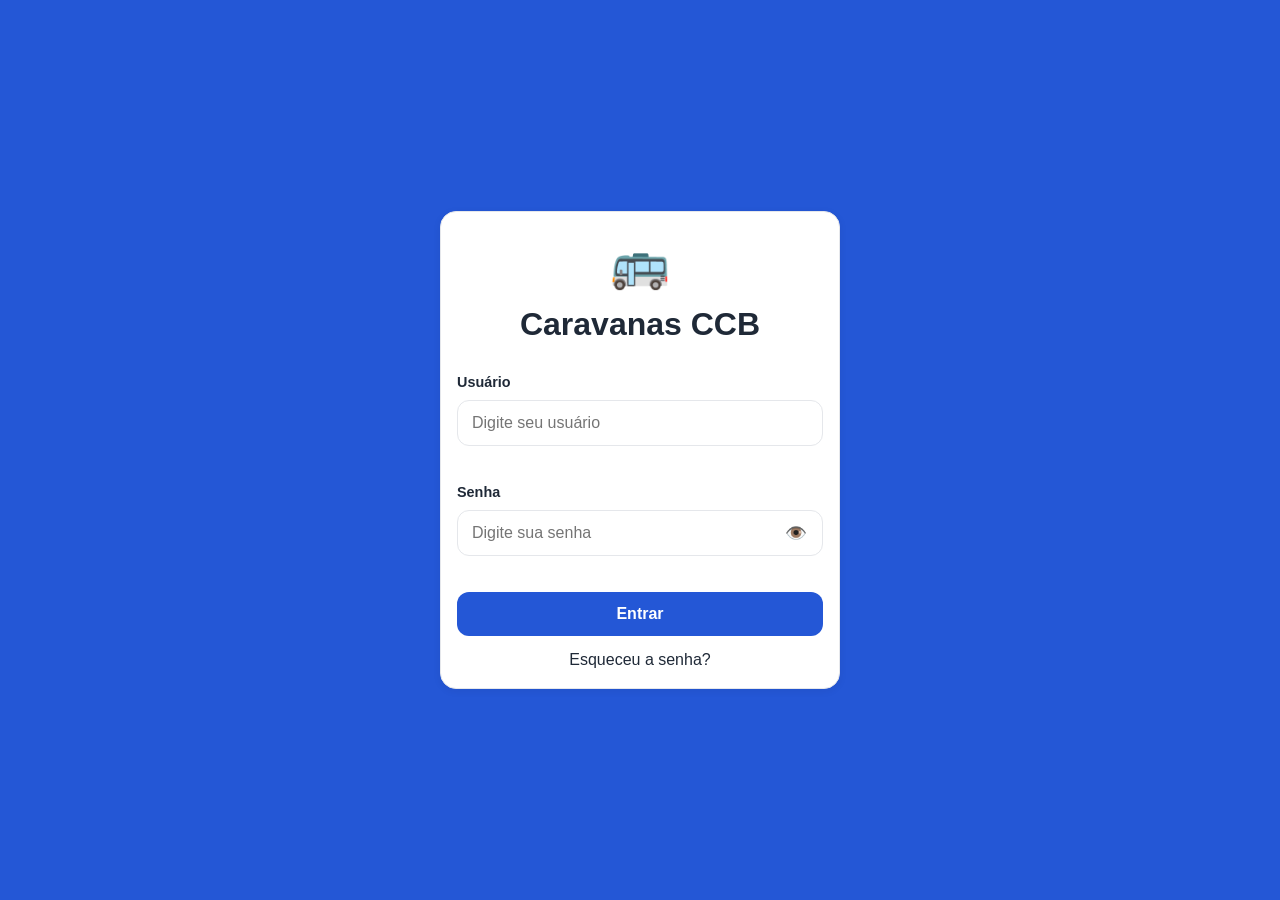
==== index.html @ 1ebe8676 "first commit of the project" ====
<!DOCTYPE html>
<html lang="pt-BR">
<head>
    <meta charset="UTF-8">
    <meta name="viewport" content="width=device-width, initial-scale=1.0">
    <title>Caravanas CCB</title>
    <link rel="stylesheet" href="css/variables.css">
    <link rel="stylesheet" href="css/reset.css">
    <link rel="stylesheet" href="css/global.css">
    <link rel="stylesheet" href="css/components.css">
    <link rel="stylesheet" href="css/responsive.css">
</head>
<body data-public-root="true">
    <main id="app">
        <p class="empty-state">Carregando...</p>
    </main>
    <script>
        (function () {
            try {
                var user = localStorage.getItem('user');
                window.location.replace(user ? 'pages/dashboard.html' : 'pages/login.html');
            } catch (e) {
                window.location.replace('pages/login.html');
            }
        })();
    </script>
</body>
</html>
---- css/variables.css ----
:root {
    --color-primary: #2457d6;
    --color-primary-dark: #1743ad;
    --color-primary-light: #e8eefc;
    --color-success: #1e9b50;
    --color-success-bg: #e6f6ec;
    --color-danger: #e53935;
    --color-danger-bg: #fdecea;
    --color-warning: #f59e0b;
    --color-warning-bg: #fef5e3;
    --color-info: #3b82f6;
    --color-background: #f8f9fc;
    --color-surface: #ffffff;
    --color-text: #1f2937;
    --color-text-secondary: #6b7280;
    --color-border: #e5e7eb;
    --radius-sm: 8px;
    --radius-md: 12px;
    --radius-lg: 16px;
    --spacing-xs: 4px;
    --spacing-sm: 8px;
    --spacing-md: 16px;
    --spacing-lg: 24px;
    --spacing-xl: 32px;
    --shadow-sm: 0 2px 8px rgba(0, 0, 0, 0.06);
    --shadow-md: 0 6px 18px rgba(0, 0, 0, 0.08);
    --max-width: 1200px;
    --bottom-nav-height: 64px;
}
---- css/global.css ----
body {
    font-family: Arial, Helvetica, sans-serif;
    background: var(--color-background);
    color: var(--color-text);
    line-height: 1.5;
}

#app {
    min-height: 100vh;
}

.container {
    width: min(100%, var(--max-width));
    margin: 0 auto;
    padding: var(--spacing-md);
    padding-bottom: calc(var(--bottom-nav-height) + var(--spacing-md));
}

.page-header {
    display: flex;
    align-items: center;
    gap: var(--spacing-md);
    min-height: 56px;
    padding: var(--spacing-sm) var(--spacing-md);
    background: var(--color-surface);
    border-bottom: 1px solid var(--color-border);
    position: sticky;
    top: 0;
    z-index: 10;
}

.page-header-inner {
    width: min(100%, var(--max-width));
    margin: 0 auto;
    display: flex;
    align-items: center;
    gap: var(--spacing-md);
}

.page-title {
    font-size: 1.125rem;
    font-weight: 700;
    flex: 1;
    text-align: center;
}

.page-header .page-title {
    text-align: center;
}

.page-subtitle {
    color: var(--color-text-secondary);
    font-size: 0.9rem;
    margin-bottom: var(--spacing-md);
}

main.page {
    width: min(100%, var(--max-width));
    margin: 0 auto;
    padding: var(--spacing-md);
    padding-bottom: calc(var(--bottom-nav-height) + var(--spacing-lg));
}

button:focus-visible,
input:focus-visible,
select:focus-visible,
a:focus-visible {
    outline: 3px solid rgba(36, 87, 214, 0.25);
    outline-offset: 2px;
}

.info-note {
    background: var(--color-primary-light);
    border: 1px solid var(--color-border);
    border-radius: var(--radius-md);
    padding: var(--spacing-sm) var(--spacing-md);
    font-size: 0.85rem;
    color: var(--color-text-secondary);
    margin-bottom: var(--spacing-md);
}

.sr-only {
    position: absolute;
    width: 1px;
    height: 1px;
    overflow: hidden;
    clip: rect(0, 0, 0, 0);
}
---- css/components.css ----
/* Botões */
.btn {
    min-height: 44px;
    padding: 10px 18px;
    border: none;
    border-radius: var(--radius-md);
    font-weight: 600;
    cursor: pointer;
    transition: transform 0.2s ease, opacity 0.2s ease;
    display: inline-flex;
    align-items: center;
    justify-content: center;
    gap: var(--spacing-sm);
    font-size: 1rem;
}

.btn:active {
    transform: scale(0.98);
}

.btn-primary {
    background: var(--color-primary);
    color: #fff;
}

.btn-primary:hover {
    background: var(--color-primary-dark);
}

.btn-success {
    background: var(--color-success);
    color: #fff;
}

.btn-danger {
    background: var(--color-danger);
    color: #fff;
}

.btn-secondary {
    background: var(--color-surface);
    color: var(--color-text);
    border: 1px solid var(--color-border);
}

.btn-block {
    width: 100%;
}

.btn:disabled {
    opacity: 0.5;
    cursor: not-allowed;
}

.icon-button {
    width: 40px;
    height: 40px;
    border-radius: 50%;
    border: 1px solid var(--color-border);
    background: var(--color-surface);
    cursor: pointer;
    display: inline-flex;
    align-items: center;
    justify-content: center;
    font-size: 1.2rem;
    flex-shrink: 0;
}

/* Formulários */
.form-field {
    display: flex;
    flex-direction: column;
    gap: 6px;
    margin-bottom: var(--spacing-md);
}

.form-label {
    font-weight: 600;
    font-size: 0.9rem;
}

.form-input, .form-select {
    min-height: 44px;
    padding: 10px 14px;
    border: 1px solid var(--color-border);
    border-radius: var(--radius-md);
    background: var(--color-surface);
    font-size: 1rem;
    width: 100%;
}

.form-input:focus, .form-select:focus {
    border-color: var(--color-primary);
}

.form-input-invalid {
    border-color: var(--color-danger);
}

.form-error {
    color: var(--color-danger);
    font-size: 0.8rem;
    min-height: 1.1em;
}

.form-actions {
    display: flex;
    gap: var(--spacing-md);
    margin-top: var(--spacing-lg);
}

.form-actions .btn {
    flex: 1;
}

/* Cards */
.card {
    background: var(--color-surface);
    border: 1px solid var(--color-border);
    border-radius: var(--radius-lg);
    box-shadow: var(--shadow-sm);
    padding: var(--spacing-md);
    transition: transform 0.2s ease, box-shadow 0.2s ease;
}

.card-clickable {
    cursor: pointer;
}

.card-clickable:hover {
    transform: translateY(-2px);
    box-shadow: var(--shadow-md);
}

.caravana-card {
    display: flex;
    gap: var(--spacing-md);
    align-items: center;
    margin-bottom: var(--spacing-md);
    border-left: 5px solid var(--color-primary);
}

.caravana-card-body {
    flex: 1;
}

.caravana-card-route {
    font-weight: 700;
    font-size: 1rem;
}

.caravana-card-meta {
    color: var(--color-text-secondary);
    font-size: 0.85rem;
}

.caravana-card-arrow {
    color: var(--color-text-secondary);
    font-size: 1.4rem;
}

.participante-card {
    display: flex;
    align-items: center;
    gap: var(--spacing-md);
    margin-bottom: var(--spacing-sm);
}

.participante-card-info {
    flex: 1;
    min-width: 0;
}

.participante-card-name {
    font-weight: 600;
}

.participante-card-cpf {
    color: var(--color-text-secondary);
    font-size: 0.85rem;
}

/* Avatar */
.avatar {
    width: 44px;
    height: 44px;
    border-radius: 50%;
    background: var(--color-primary-light);
    color: var(--color-primary-dark);
    display: inline-flex;
    align-items: center;
    justify-content: center;
    font-weight: 700;
    flex-shrink: 0;
    text-transform: uppercase;
}

.avatar-lg {
    width: 64px;
    height: 64px;
    font-size: 1.4rem;
}

/* Badges */
.status-badge {
    display: inline-block;
    padding: 4px 12px;
    border-radius: 999px;
    font-size: 0.8rem;
    font-weight: 700;
}

.status-paid {
    background: var(--color-success-bg);
    color: var(--color-success);
}

.status-pending {
    background: var(--color-danger-bg);
    color: var(--color-danger);
}

/* Busca */
.search-field {
    position: relative;
    margin-bottom: var(--spacing-md);
}

.search-field .form-input {
    padding-left: 40px;
}

.search-icon {
    position: absolute;
    left: 12px;
    top: 50%;
    transform: translateY(-50%);
    color: var(--color-text-secondary);
}

/* Filtros */
.filter-row {
    display: flex;
    gap: var(--spacing-sm);
    margin-bottom: var(--spacing-md);
}

.filter-btn {
    flex: 1;
    min-height: 40px;
    border-radius: 999px;
    border: 1px solid var(--color-border);
    background: var(--color-surface);
    cursor: pointer;
    font-weight: 600;
    font-size: 0.9rem;
}

.filter-btn.active {
    background: var(--color-primary);
    color: #fff;
    border-color: var(--color-primary);
}

/* Bottom nav */
.bottom-nav {
    position: fixed;
    bottom: 0;
    left: 0;
    right: 0;
    background: var(--color-surface);
    border-top: 1px solid var(--color-border);
    display: flex;
    height: var(--bottom-nav-height);
    z-index: 20;
}

.bottom-nav-inner {
    width: min(100%, var(--max-width));
    margin: 0 auto;
    display: flex;
}

.bottom-nav-item {
    flex: 1;
    display: flex;
    flex-direction: column;
    align-items: center;
    justify-content: center;
    gap: 2px;
    color: var(--color-text-secondary);
    font-size: 0.75rem;
    font-weight: 600;
    border: none;
    background: none;
    cursor: pointer;
}

.bottom-nav-item.active {
    color: var(--color-primary);
}

.bottom-nav-icon {
    font-size: 1.3rem;
}

/* Abas */
.tabs {
    display: flex;
    gap: var(--spacing-sm);
    margin: var(--spacing-md) 0;
    border-bottom: 1px solid var(--color-border);
}

.tab-btn {
    flex: 1;
    padding: 12px;
    border: none;
    background: none;
    font-weight: 700;
    cursor: pointer;
    color: var(--color-text-secondary);
    border-bottom: 3px solid transparent;
}

.tab-btn.active {
    color: var(--color-primary);
    border-bottom-color: var(--color-primary);
}

/* Modal */
.modal-overlay {
    position: fixed;
    inset: 0;
    background: rgba(0, 0, 0, 0.45);
    display: flex;
    align-items: center;
    justify-content: center;
    padding: var(--spacing-md);
    z-index: 50;
}

.modal-overlay[hidden] {
    display: none;
}

.modal {
    background: var(--color-surface);
    border-radius: var(--radius-lg);
    padding: var(--spacing-lg);
    width: min(100%, 420px);
    box-shadow: var(--shadow-md);
}

.modal-actions {
    display: flex;
    gap: var(--spacing-md);
    margin-top: var(--spacing-lg);
}

.modal-actions .btn {
    flex: 1;
}

/* Toast */
.toast-container {
    position: fixed;
    bottom: calc(var(--bottom-nav-height) + var(--spacing-md));
    left: 50%;
    transform: translateX(-50%);
    z-index: 60;
    display: flex;
    flex-direction: column;
    gap: var(--spacing-sm);
    width: min(92%, 420px);
}

.toast {
    padding: 12px 16px;
    border-radius: var(--radius-md);
    color: #fff;
    font-weight: 600;
    box-shadow: var(--shadow-md);
    animation: toast-in 0.2s ease;
}

.toast-success { background: var(--color-success); }
.toast-error { background: var(--color-danger); }
.toast-info { background: var(--color-info); }

@keyframes toast-in {
    from { opacity: 0; transform: translateY(8px); }
    to { opacity: 1; transform: none; }
}

/* Empty state */
.empty-state {
    text-align: center;
    padding: var(--spacing-xl);
    color: var(--color-text-secondary);
}

/* Resumo */
.summary-row {
    display: grid;
    grid-template-columns: repeat(3, 1fr);
    gap: var(--spacing-md);
    margin-bottom: var(--spacing-md);
}

.summary-card {
    text-align: center;
}

.summary-card strong {
    display: block;
    font-size: 1.6rem;
}

.summary-card span {
    color: var(--color-text-secondary);
    font-size: 0.85rem;
}

/* Lista numerada */
.ordered-list {
    display: flex;
    flex-direction: column;
    gap: var(--spacing-sm);
}

.ordered-list-item {
    display: flex;
    align-items: center;
    gap: var(--spacing-md);
}

/* Dashboard */
.hero-card {
    background: var(--color-primary);
    color: #fff;
    border-radius: var(--radius-lg);
    padding: var(--spacing-lg);
    margin-bottom: var(--spacing-md);
}

.shortcut-grid {
    display: grid;
    grid-template-columns: 1fr 1fr;
    gap: var(--spacing-md);
    margin-bottom: var(--spacing-lg);
}

.shortcut-card {
    text-align: center;
    padding: var(--spacing-lg) var(--spacing-md);
}

.shortcut-card .shortcut-icon {
    font-size: 2rem;
    display: block;
    margin-bottom: var(--spacing-sm);
}

/* Login */
.login-page {
    min-height: 100vh;
    background: var(--color-primary);
    display: flex;
    align-items: center;
    justify-content: center;
    padding: var(--spacing-md);
}

.login-card {
    width: min(100%, 400px);
}

.login-logo {
    font-size: 3rem;
    text-align: center;
}

.login-title {
    text-align: center;
    margin-bottom: var(--spacing-lg);
}

.password-wrap {
    position: relative;
}

.password-toggle {
    position: absolute;
    right: 8px;
    top: 50%;
    transform: translateY(-50%);
    border: none;
    background: none;
    cursor: pointer;
    font-size: 1.1rem;
    padding: 8px;
}

/* Ações de linha */
.row-actions {
    display: flex;
    gap: var(--spacing-sm);
}

.btn-icon {
    min-width: 40px;
    min-height: 40px;
    border-radius: var(--radius-sm);
    border: 1px solid var(--color-border);
    background: var(--color-surface);
    cursor: pointer;
    font-size: 1rem;
}

.btn-icon-danger {
    color: var(--color-danger);
    border-color: var(--color-danger);
}
---- css/responsive.css ----
@media (min-width: 768px) {
    .shortcut-grid {
        grid-template-columns: repeat(4, 1fr);
    }

    .caravana-list, .participante-list {
        display: grid;
        grid-template-columns: 1fr 1fr;
        gap: var(--spacing-md);
    }

    .caravana-list .caravana-card,
    .participante-list .participante-card {
        margin-bottom: 0;
    }

    .form-actions {
        max-width: 480px;
    }
}

@media (min-width: 1024px) {
    .caravana-list {
        grid-template-columns: 1fr 1fr 1fr;
    }

    .participante-list {
        grid-template-columns: 1fr 1fr;
    }

    .bottom-nav-icon {
        font-size: 1.1rem;
    }
}

@media print {
    .bottom-nav, .page-header, .no-print, .toast-container, .form-actions, .btn {
        display: none !important;
    }

    body {
        background: #fff;
    }

    main.page, .container {
        padding: 0;
        max-width: 100%;
    }

    .card {
        box-shadow: none;
        break-inside: avoid;
    }
}

@media (prefers-reduced-motion: reduce) {
    *,
    *::before,
    *::after {
        animation-duration: 0.01ms !important;
        animation-iteration-count: 1 !important;
        transition-duration: 0.01ms !important;
        scroll-behavior: auto !important;
    }
}
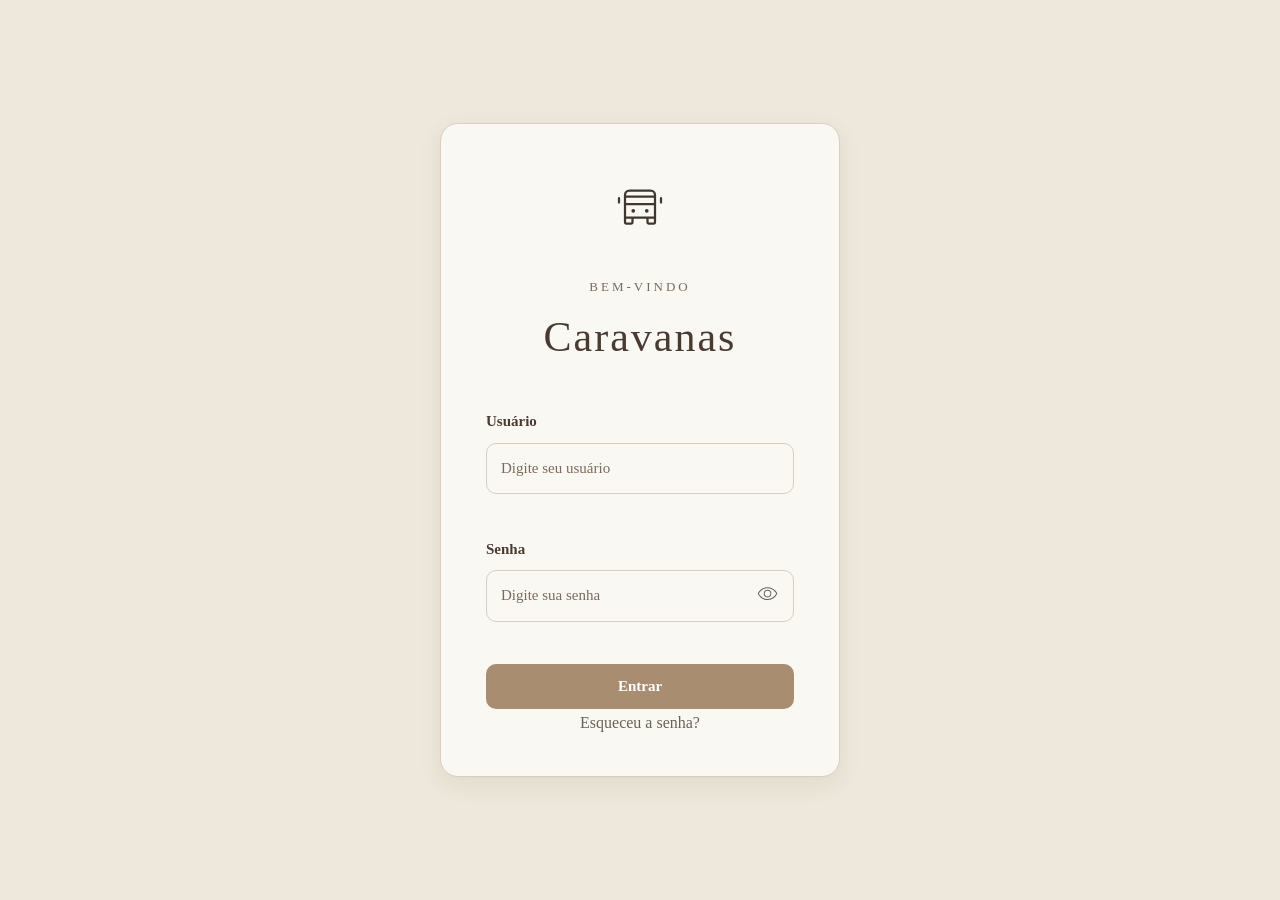
==== commit 4e984a5c: "fix: adjustement rename project" ====
--- a/index.html
+++ b/index.html
@@ -3,7 +3,7 @@
 <head>
     <meta charset="UTF-8">
     <meta name="viewport" content="width=device-width, initial-scale=1.0">
-    <title>Caravanas CCB</title>
+    <title>Caravanas</title>
     <link rel="stylesheet" href="css/variables.css">
     <link rel="stylesheet" href="css/reset.css">
     <link rel="stylesheet" href="css/global.css">
--- a/css/variables.css
+++ b/css/variables.css
@@ -1,29 +1,92 @@
 :root {
-    --color-primary: #2457d6;
-    --color-primary-dark: #1743ad;
-    --color-primary-light: #e8eefc;
-    --color-success: #1e9b50;
-    --color-success-bg: #e6f6ec;
-    --color-danger: #e53935;
-    --color-danger-bg: #fdecea;
-    --color-warning: #f59e0b;
-    --color-warning-bg: #fef5e3;
-    --color-info: #3b82f6;
-    --color-background: #f8f9fc;
-    --color-surface: #ffffff;
-    --color-text: #1f2937;
-    --color-text-secondary: #6b7280;
-    --color-border: #e5e7eb;
-    --radius-sm: 8px;
-    --radius-md: 12px;
-    --radius-lg: 16px;
-    --spacing-xs: 4px;
-    --spacing-sm: 8px;
-    --spacing-md: 16px;
-    --spacing-lg: 24px;
-    --spacing-xl: 32px;
-    --shadow-sm: 0 2px 8px rgba(0, 0, 0, 0.06);
-    --shadow-md: 0 6px 18px rgba(0, 0, 0, 0.08);
+    /* Fundo */
+    --color-bg: #f5f1e8;
+    --color-bg-alt: #eee8dc;
+    --color-bg-surface: #faf8f3;
+    --color-bg-card: #faf8f3;
+    --color-bg-hero: #eee8dc;
+
+    /* Destaque */
+    --color-accent: #a98d70;
+    --color-accent-hover: #967a5f;
+    --color-accent-light: #d8cebf;
+
+    /* Texto */
+    --color-text: #40372f;
+    --color-text-heading: #4a3b32;
+    --color-text-muted: #6c6157;
+    --color-text-light: #7a6b5d;
+    --color-text-on-accent: #ffffff;
+
+    /* Borda e sombra */
+    --color-border: #d8cebf;
+    --color-border-light: #e4dccf;
+    --color-shadow: rgba(60, 45, 30, 0.08);
+    --color-shadow-md: rgba(60, 45, 30, 0.12);
+    --color-shadow-lg: rgba(50, 40, 30, 0.15);
+
+    /* Foco */
+    --color-focus: #a98d70;
+    --color-focus-ring: rgba(169, 141, 112, 0.18);
+
+    /* Botão */
+    --color-btn-primary: #a98d70;
+    --color-btn-primary-hover: #967a5f;
+    --color-btn-secondary-bg: #ebe4d8;
+    --color-btn-secondary-text: #6c6157;
+    --color-btn-secondary-hover: #d8cebf;
+
+    /* Status — usar SOMENTE em badge de pagamento, erro de campo e toast */
+    --color-success: #5a9a6e;
+    --color-success-bg: #e7f2ea;
+    --color-danger: #c94444;
+    --color-danger-bg: #f9e9e7;
+    --color-overlay: rgba(64, 55, 47, 0.5);
+
+    /* Fonte */
+    --font-heading: Georgia, "Times New Roman", "Palatino Linotype", serif;
+    --font-body: Georgia, "Times New Roman", serif;
+    --font-ui: -apple-system, BlinkMacSystemFont, "Segoe UI", sans-serif;
+
+    /* Espaço */
+    --space-xs: 8px;
+    --space-sm: 16px;
+    --space-md: 25px;
+    --space-lg: 45px;
+    --space-xl: 70px;
+    --space-2xl: 100px;
+
+    /* Layout */
     --max-width: 1200px;
+    --max-width-narrow: 900px;
+    --max-width-form: 700px;
+    --content-padding: 25px;
     --bottom-nav-height: 64px;
+
+    /* Raio */
+    --radius-sm: 6px;
+    --radius-md: 10px;
+    --radius-lg: 18px;
+
+    /* Transição */
+    --transition-fast: 0.2s ease;
+    --transition-base: 0.3s ease;
+    --transition-slow: 0.5s cubic-bezier(0.4, 0, 0.2, 1);
 }
+
+@media (max-width: 768px) {
+    :root {
+        --content-padding: 18px;
+        --space-lg: 35px;
+        --space-xl: 50px;
+        --space-2xl: 70px;
+    }
+}
+
+@media (max-width: 480px) {
+    :root {
+        --content-padding: 14px;
+        --space-lg: 28px;
+        --space-xl: 40px;
+    }
+}
--- a/css/global.css
+++ b/css/global.css
@@ -1,29 +1,80 @@
-body {
-    font-family: Arial, Helvetica, sans-serif;
-    background: var(--color-background);
-    color: var(--color-text);
-    line-height: 1.5;
-}
-
+/* ---------- Base ---------- */
 #app {
-    min-height: 100vh;
+    flex: 1;
+    width: 100%;
+}
+
+/* ---------- Tipografia ---------- */
+h1, h2, h3, h4 {
+    font-family: var(--font-heading);
+    font-weight: normal;
+    color: var(--color-text-heading);
+    line-height: 1.3;
+}
+
+h1 {
+    font-size: clamp(28px, 5vw, 42px);
+    letter-spacing: 2px;
+}
+
+h2 {
+    font-size: clamp(22px, 4vw, 40px);
+    letter-spacing: 1px;
+}
+
+h3 {
+    font-size: clamp(18px, 3vw, 22px);
+}
+
+p {
+    font-size: 17px;
+    line-height: 1.7;
+    color: var(--color-text-muted);
+    margin-bottom: 15px;
+}
+
+.eyebrow {
+    font-family: var(--font-heading);
+    font-size: 13px;
+    letter-spacing: 3px;
+    text-transform: uppercase;
+    color: var(--color-text-light);
+    display: block;
+    margin: 30px 0 12px;
+}
+
+.eyebrow:first-child {
+    margin-top: 0;
+}
+
+.lead {
+    font-style: italic;
+    font-size: 17px;
+    line-height: 1.7;
+    color: var(--color-text-muted);
+    margin-bottom: 35px;
+}
+
+/* ---------- Layout ---------- */
+.page {
+    max-width: var(--max-width);
+    margin: 0 auto;
+    padding: 70px var(--content-padding);
+    padding-bottom: calc(var(--bottom-nav-height) + var(--space-lg));
+    width: 100%;
 }
 
 .container {
-    width: min(100%, var(--max-width));
-    margin: 0 auto;
-    padding: var(--spacing-md);
-    padding-bottom: calc(var(--bottom-nav-height) + var(--spacing-md));
-}
-
+    width: 100%;
+    max-width: var(--max-width);
+    margin: 0 auto;
+    padding: 0 var(--content-padding);
+}
+
+/* ---------- Topbar do app (transposição da nav do guia) ---------- */
 .page-header {
-    display: flex;
-    align-items: center;
-    gap: var(--spacing-md);
-    min-height: 56px;
-    padding: var(--spacing-sm) var(--spacing-md);
-    background: var(--color-surface);
-    border-bottom: 1px solid var(--color-border);
+    background: var(--color-bg-surface);
+    border-bottom: 1px solid var(--color-border-light);
     position: sticky;
     top: 0;
     z-index: 10;
@@ -34,55 +85,156 @@
     margin: 0 auto;
     display: flex;
     align-items: center;
-    gap: var(--spacing-md);
+    gap: var(--space-sm);
+    min-height: 56px;
+    padding: var(--space-xs) var(--content-padding);
 }
 
 .page-title {
-    font-size: 1.125rem;
-    font-weight: 700;
+    font-family: var(--font-heading);
+    font-weight: normal;
+    font-size: clamp(18px, 3vw, 22px);
+    letter-spacing: 1px;
+    color: var(--color-text-heading);
     flex: 1;
     text-align: center;
 }
 
-.page-header .page-title {
-    text-align: center;
-}
-
 .page-subtitle {
-    color: var(--color-text-secondary);
-    font-size: 0.9rem;
-    margin-bottom: var(--spacing-md);
-}
-
-main.page {
-    width: min(100%, var(--max-width));
-    margin: 0 auto;
-    padding: var(--spacing-md);
-    padding-bottom: calc(var(--bottom-nav-height) + var(--spacing-lg));
-}
-
-button:focus-visible,
-input:focus-visible,
-select:focus-visible,
-a:focus-visible {
-    outline: 3px solid rgba(36, 87, 214, 0.25);
-    outline-offset: 2px;
-}
-
-.info-note {
-    background: var(--color-primary-light);
-    border: 1px solid var(--color-border);
-    border-radius: var(--radius-md);
-    padding: var(--spacing-sm) var(--spacing-md);
-    font-size: 0.85rem;
-    color: var(--color-text-secondary);
-    margin-bottom: var(--spacing-md);
-}
-
+    color: var(--color-text-muted);
+    font-size: 15px;
+    margin-bottom: var(--space-sm);
+}
+
+.header-spacer {
+    width: 40px;
+    flex-shrink: 0;
+}
+
+.detail-head {
+    display: flex;
+    gap: 12px;
+    align-items: center;
+}
+
+.detail-head-body {
+    flex: 1;
+    min-width: 0;
+}
+
+.detail-head .page-subtitle {
+    margin: 0;
+}
+
+/* ---------- Faixa editorial ---------- */
+.page-hero {
+    text-align: center;
+    padding: 80px 20px 50px;
+    background: var(--color-bg-hero);
+    border: 1px solid var(--color-border-light);
+    border-radius: var(--radius-lg);
+    margin-bottom: var(--space-md);
+    box-shadow: 0 8px 25px var(--color-shadow);
+}
+
+.page-hero h1,
+.page-hero h2 {
+    font-family: var(--font-heading);
+    font-size: clamp(28px, 5vw, 42px);
+    font-weight: normal;
+    letter-spacing: 2px;
+    color: var(--color-text-heading);
+    margin-bottom: 15px;
+}
+
+.page-hero p {
+    font-size: 18px;
+    color: var(--color-text-light);
+    font-style: italic;
+    margin: 0;
+}
+
+/* ---------- Título de seção ---------- */
+.section-header {
+    text-align: center;
+    margin-bottom: var(--space-lg);
+}
+
+.section-header h2 {
+    margin-bottom: 10px;
+}
+
+.section-header span,
+.divider {
+    display: block;
+    width: 70px;
+    height: 2px;
+    background: var(--color-accent);
+    margin: 0 auto;
+}
+
+.divider--left {
+    margin: 40px 0;
+}
+
+.section-title {
+    margin-bottom: var(--space-sm);
+}
+
+/* ---------- Utilitários ---------- */
 .sr-only {
     position: absolute;
     width: 1px;
     height: 1px;
+    padding: 0;
+    margin: -1px;
     overflow: hidden;
     clip: rect(0, 0, 0, 0);
-}
+    white-space: nowrap;
+    border: 0;
+}
+
+.reveal {
+    opacity: 0;
+    transform: translateY(30px);
+}
+
+.reveal.revealed {
+    opacity: 1;
+    transform: translateY(0);
+    transition: opacity 0.7s cubic-bezier(0.4, 0, 0.2, 1), transform 0.7s cubic-bezier(0.4, 0, 0.2, 1);
+}
+
+.info-note {
+    background: var(--color-bg-alt);
+    border: 1px solid var(--color-border-light);
+    border-radius: var(--radius-md);
+    padding: var(--space-xs) var(--space-sm);
+    font-size: 15px;
+    font-style: italic;
+    color: var(--color-text-muted);
+    margin-bottom: var(--space-md);
+}
+
+.empty-state {
+    text-align: center;
+    font-style: italic;
+    color: var(--color-text-muted);
+    padding: var(--space-lg) var(--space-sm);
+}
+
+.footer {
+    text-align: center;
+    padding: 35px 20px;
+    background: var(--color-bg-alt);
+    color: var(--color-text-light);
+    font-size: 14px;
+    border-top: 1px solid var(--color-border-light);
+    margin-top: auto;
+}
+
+.footer p {
+    margin: 0;
+    font-size: 14px;
+    color: var(--color-text-light);
+}
--- a/css/components.css
+++ b/css/components.css
@@ -1,50 +1,100 @@
-/* Botões */
+/* ==========================================================
+   Componentes — Sistema Editorial (canônico + aliases legados)
+   Canônico: .btn--*, .field, .card--clickable, .nav-item, .is-active
+   Alias legado: .btn-primary, .form-input, .card-clickable, .active …
+   ========================================================== */
+
+/* ---------- Ícones (Phosphor light via sprite assets/icons.svg) ---------- */
+.icon {
+    width: 1.2em;
+    height: 1.2em;
+    flex-shrink: 0;
+    fill: currentColor;
+    vertical-align: -0.2em;
+}
+
+/* Paridade de tamanho com os glifos anteriores */
+.btn--icon .icon,
+.icon-button .icon,
+.btn-icon .icon {
+    width: 1em;
+    height: 1em;
+}
+
+.login-logo .icon {
+    width: 1em;
+    height: 1em;
+}
+
+/* ---------- Botões ---------- */
 .btn {
+    display: inline-flex;
+    align-items: center;
+    justify-content: center;
+    gap: var(--space-xs);
     min-height: 44px;
-    padding: 10px 18px;
+    padding: 12px 28px;
     border: none;
     border-radius: var(--radius-md);
-    font-weight: 600;
+    font-family: var(--font-body);
+    font-size: 15px;
+    font-weight: bold;
+    line-height: 1.4;
     cursor: pointer;
-    transition: transform 0.2s ease, opacity 0.2s ease;
-    display: inline-flex;
-    align-items: center;
-    justify-content: center;
-    gap: var(--spacing-sm);
-    font-size: 1rem;
+    transition: background var(--transition-fast), transform var(--transition-fast), box-shadow var(--transition-fast);
 }
 
 .btn:active {
     transform: scale(0.98);
 }
 
+.btn--primary,
 .btn-primary {
-    background: var(--color-primary);
-    color: #fff;
-}
-
+    background: var(--color-btn-primary);
+    color: var(--color-text-on-accent);
+}
+
+.btn--primary:hover,
 .btn-primary:hover {
-    background: var(--color-primary-dark);
+    background: var(--color-btn-primary-hover);
+    box-shadow: 0 4px 16px rgba(169, 141, 112, 0.3);
+    transform: translateY(-1px);
+}
+
+.btn--secondary,
+.btn-secondary {
+    background: var(--color-btn-secondary-bg);
+    color: var(--color-btn-secondary-text);
+}
+
+.btn--secondary:hover,
+.btn-secondary:hover {
+    background: var(--color-btn-secondary-hover);
+}
+
+.btn--danger,
+.btn-danger,
+.btn-success {
+    color: var(--color-text-on-accent);
+}
+
+.btn--danger,
+.btn-danger {
+    background: var(--color-danger);
 }
 
 .btn-success {
     background: var(--color-success);
-    color: #fff;
-}
-
-.btn-danger {
-    background: var(--color-danger);
-    color: #fff;
-}
-
-.btn-secondary {
-    background: var(--color-surface);
-    color: var(--color-text);
-    border: 1px solid var(--color-border);
-}
-
+}
+
+.btn--block,
 .btn-block {
     width: 100%;
+}
+
+.btn--pill {
+    border-radius: 50px;
+    font-size: 14px;
 }
 
 .btn:disabled {
@@ -52,47 +102,114 @@
     cursor: not-allowed;
 }
 
-.icon-button {
+/* Botão ícone (topbar, linhas) — alias: .icon-button / .btn-icon */
+.btn--icon,
+.icon-button,
+.btn-icon {
+    min-width: 40px;
+    min-height: 40px;
     width: 40px;
     height: 40px;
+    padding: 0;
     border-radius: 50%;
     border: 1px solid var(--color-border);
-    background: var(--color-surface);
+    background: var(--color-bg-surface);
+    color: var(--color-text-heading);
     cursor: pointer;
     display: inline-flex;
     align-items: center;
     justify-content: center;
     font-size: 1.2rem;
     flex-shrink: 0;
-}
-
-/* Formulários */
-.form-field {
-    display: flex;
-    flex-direction: column;
-    gap: 6px;
-    margin-bottom: var(--spacing-md);
-}
-
-.form-label {
-    font-weight: 600;
-    font-size: 0.9rem;
-}
-
-.form-input, .form-select {
+    transition: background var(--transition-fast), transform var(--transition-fast);
+}
+
+.btn--icon:hover,
+.icon-button:hover,
+.btn-icon:hover {
+    background: var(--color-bg-alt);
+    transform: translateY(-1px);
+}
+
+.btn--icon-danger,
+.btn-icon-danger {
+    color: var(--color-danger);
+    border-color: var(--color-danger);
+}
+
+/* ---------- Campos e formulário ---------- */
+.field,
+.form-input,
+.select,
+.form-select,
+.textarea {
+    width: 100%;
     min-height: 44px;
-    padding: 10px 14px;
+    padding: 12px 14px;
     border: 1px solid var(--color-border);
     border-radius: var(--radius-md);
-    background: var(--color-surface);
-    font-size: 1rem;
-    width: 100%;
-}
-
-.form-input:focus, .form-select:focus {
-    border-color: var(--color-primary);
-}
-
+    background: var(--color-bg-surface);
+    color: var(--color-text);
+    font-family: var(--font-body);
+    font-size: 15px;
+    transition: border-color var(--transition-fast), box-shadow var(--transition-fast);
+}
+
+.field::placeholder,
+.form-input::placeholder,
+.textarea::placeholder {
+    color: var(--color-text-light);
+}
+
+.field:focus,
+.form-input:focus,
+.select:focus,
+.form-select:focus,
+.textarea:focus {
+    border-color: var(--color-focus);
+    box-shadow: 0 0 0 3px var(--color-focus-ring);
+    background: #fff;
+    outline: none;
+}
+
+.textarea {
+    resize: vertical;
+    min-height: 110px;
+}
+
+.select,
+.form-select {
+    appearance: none;
+    background-image: url("data:image/svg+xml,%3Csvg xmlns='http://www.w3.org/2000/svg' width='12' height='12' viewBox='0 0 256 256'%3E%3Cpath fill='%236c6157' d='M212.24,100.24l-80,80a6,6,0,0,1-8.48,0l-80-80a6,6,0,0,1,8.48-8.48L128,167.51l75.76-75.75a6,6,0,0,1,8.48,8.48Z'/%3E%3C/svg%3E");
+    background-repeat: no-repeat;
+    background-position: right 14px center;
+    padding-right: 36px;
+    cursor: pointer;
+}
+
+.field--radio,
+.field--check {
+    width: auto;
+    margin-right: 6px;
+    accent-color: var(--color-focus);
+}
+
+.label,
+.form-label {
+    display: block;
+    margin-bottom: 8px;
+    font-weight: bold;
+    color: var(--color-text-heading);
+    font-size: 15px;
+}
+
+.label--inline {
+    display: inline;
+    font-weight: normal;
+    color: var(--color-text-muted);
+}
+
+.field--invalid,
 .form-input-invalid {
     border-color: var(--color-danger);
 }
@@ -103,41 +220,174 @@
     min-height: 1.1em;
 }
 
+.form-box {
+    max-width: var(--max-width-form);
+    margin: 0 auto;
+    background: var(--color-bg-surface);
+    border: 1px solid var(--color-border);
+    border-radius: var(--radius-lg);
+    padding: 40px 45px;
+    box-shadow: 0 8px 25px var(--color-shadow);
+}
+
+.form-group,
+.form-field {
+    display: flex;
+    flex-direction: column;
+    margin-bottom: 28px;
+}
+
+.form-row {
+    display: flex;
+    gap: 24px;
+}
+
+.form-group--half {
+    flex: 1;
+}
+
+.form-fieldset {
+    border: 1px solid var(--color-border-light);
+    border-radius: var(--radius-sm);
+    padding: 20px 24px 16px;
+    margin-bottom: 28px;
+}
+
 .form-actions {
     display: flex;
-    gap: var(--spacing-md);
-    margin-top: var(--spacing-lg);
+    gap: 14px;
+    margin-top: 35px;
+    padding-top: 28px;
+    border-top: 1px solid var(--color-border-light);
 }
 
 .form-actions .btn {
     flex: 1;
 }
 
-/* Cards */
+/* ---------- Busca ---------- */
+.search-field {
+    position: relative;
+    margin-bottom: var(--space-md);
+}
+
+.search-field .field,
+.search-field .form-input {
+    padding-left: 40px;
+}
+
+.search-icon {
+    position: absolute;
+    left: 12px;
+    top: 50%;
+    transform: translateY(-50%);
+    color: var(--color-text-light);
+}
+
+/* ---------- Navegação em pílula (base de tabs e filtros) ---------- */
+.nav {
+    width: 100%;
+    padding: 16px 20px;
+    display: flex;
+    justify-content: center;
+}
+
+.nav-list,
+.tabs,
+.filter-row {
+    display: flex;
+    gap: 6px;
+    padding: 10px 20px;
+    background: var(--color-bg-surface);
+    border: 1px solid var(--color-border);
+    border-radius: 50px;
+}
+
+.tabs {
+    border-radius: var(--radius-md);
+    margin: var(--space-md) 0;
+}
+
+.filter-row {
+    border-radius: 50px;
+    margin-bottom: var(--space-md);
+}
+
+.nav-item,
+.tab-btn,
+.filter-btn {
+    display: block;
+    padding: 10px 22px;
+    border: none;
+    border-radius: 30px;
+    background: none;
+    color: var(--color-text-muted);
+    font-family: var(--font-heading);
+    font-size: 14px;
+    letter-spacing: 0.5px;
+    cursor: pointer;
+    transition: all var(--transition-fast);
+    flex: 1;
+    text-align: center;
+    white-space: nowrap;
+}
+
+.nav-item:hover,
+.tab-btn:hover,
+.filter-btn:hover {
+    background: var(--color-bg-alt);
+    color: var(--color-text-heading);
+    transform: translateY(-1px);
+}
+
+.nav-item.is-active,
+.nav-item.active,
+.tab-btn.is-active,
+.tab-btn.active,
+.filter-btn.is-active,
+.filter-btn.active {
+    background: var(--color-btn-primary);
+    color: var(--color-text-on-accent);
+    box-shadow: 0 4px 12px rgba(169, 141, 112, 0.25);
+    letter-spacing: 0.8px;
+    font-weight: bold;
+}
+
+/* ---------- Cards ---------- */
 .card {
-    background: var(--color-surface);
+    background: var(--color-bg-card);
+    padding: 18px;
     border: 1px solid var(--color-border);
     border-radius: var(--radius-lg);
-    box-shadow: var(--shadow-sm);
-    padding: var(--spacing-md);
-    transition: transform 0.2s ease, box-shadow 0.2s ease;
-}
-
+    box-shadow: 0 8px 25px var(--color-shadow);
+    transition: transform var(--transition-base), box-shadow var(--transition-base);
+}
+
+.card p {
+    font-size: 16px;
+    color: var(--color-text-muted);
+    margin: 0;
+}
+
+.card--clickable,
 .card-clickable {
     cursor: pointer;
 }
 
+.card:hover,
+.card--clickable:hover,
 .card-clickable:hover {
-    transform: translateY(-2px);
-    box-shadow: var(--shadow-md);
-}
-
+    transform: translateY(-5px);
+    box-shadow: 0 12px 30px var(--color-shadow-md);
+}
+
+/* Cartões do app */
 .caravana-card {
     display: flex;
-    gap: var(--spacing-md);
-    align-items: center;
-    margin-bottom: var(--spacing-md);
-    border-left: 5px solid var(--color-primary);
+    gap: var(--space-sm);
+    align-items: center;
+    margin-bottom: var(--space-sm);
+    border-left: 5px solid var(--color-accent);
 }
 
 .caravana-card-body {
@@ -145,25 +395,28 @@
 }
 
 .caravana-card-route {
-    font-weight: 700;
+    font-family: var(--font-heading);
+    font-weight: normal;
+    letter-spacing: 0.5px;
     font-size: 1rem;
+    color: var(--color-text-heading);
 }
 
 .caravana-card-meta {
-    color: var(--color-text-secondary);
+    color: var(--color-text-muted);
     font-size: 0.85rem;
 }
 
 .caravana-card-arrow {
-    color: var(--color-text-secondary);
+    color: var(--color-accent);
     font-size: 1.4rem;
 }
 
 .participante-card {
     display: flex;
     align-items: center;
-    gap: var(--spacing-md);
-    margin-bottom: var(--spacing-sm);
+    gap: var(--space-sm);
+    margin-bottom: var(--space-sm);
 }
 
 .participante-card-info {
@@ -172,25 +425,103 @@
 }
 
 .participante-card-name {
-    font-weight: 600;
+    font-family: var(--font-heading);
+    color: var(--color-text-heading);
 }
 
 .participante-card-cpf {
-    color: var(--color-text-secondary);
+    color: var(--color-text-muted);
     font-size: 0.85rem;
 }
 
-/* Avatar */
+.caravana-list,
+.participante-list {
+    display: flex;
+    flex-direction: column;
+}
+
+/* ---------- Grade editorial ---------- */
+.grid-2,
+.shortcut-grid,
+.summary-row {
+    display: grid;
+    gap: 35px;
+    margin-bottom: 65px;
+}
+
+.grid-2,
+.shortcut-grid {
+    grid-template-columns: repeat(2, 1fr);
+}
+
+.summary-row {
+    grid-template-columns: repeat(3, 1fr);
+    gap: var(--space-sm);
+    margin-bottom: var(--space-md);
+    margin-top: var(--space-sm);
+}
+
+.summary-card {
+    text-align: center;
+}
+
+.summary-card strong {
+    display: block;
+    font-size: 1.6rem;
+    font-family: var(--font-heading);
+    font-weight: normal;
+    color: var(--color-text-heading);
+}
+
+.summary-card span {
+    color: var(--color-text-muted);
+    font-size: 0.85rem;
+}
+
+.shortcut-card {
+    text-align: center;
+    padding: var(--space-lg) var(--space-md);
+}
+
+.shortcut-card h3 {
+    margin: 8px 0 4px;
+}
+
+.shortcut-card .shortcut-icon {
+    font-size: 2rem;
+    display: block;
+    margin-bottom: var(--space-xs);
+}
+
+/* Alias legado do dashboard */
+.hero-card {
+    text-align: center;
+    padding: 80px 20px 50px;
+    background: var(--color-bg-hero);
+    border: 1px solid var(--color-border-light);
+    border-radius: var(--radius-lg);
+    margin-bottom: var(--space-md);
+    box-shadow: 0 8px 25px var(--color-shadow);
+}
+
+.hero-card h2 {
+    font-size: clamp(28px, 5vw, 42px);
+    letter-spacing: 2px;
+    margin-bottom: 15px;
+}
+
+/* ---------- Avatar ---------- */
 .avatar {
     width: 44px;
     height: 44px;
     border-radius: 50%;
-    background: var(--color-primary-light);
-    color: var(--color-primary-dark);
+    background: var(--color-accent-light);
+    color: var(--color-text-heading);
+    border: 1px solid var(--color-border);
     display: inline-flex;
     align-items: center;
     justify-content: center;
-    font-weight: 700;
+    font-family: var(--font-heading);
     flex-shrink: 0;
     text-transform: uppercase;
 }
@@ -201,13 +532,14 @@
     font-size: 1.4rem;
 }
 
-/* Badges */
+/* ---------- Badges de status ---------- */
 .status-badge {
     display: inline-block;
     padding: 4px 12px;
     border-radius: 999px;
     font-size: 0.8rem;
-    font-weight: 700;
+    font-weight: bold;
+    font-family: var(--font-body);
 }
 
 .status-paid {
@@ -220,55 +552,13 @@
     color: var(--color-danger);
 }
 
-/* Busca */
-.search-field {
-    position: relative;
-    margin-bottom: var(--spacing-md);
-}
-
-.search-field .form-input {
-    padding-left: 40px;
-}
-
-.search-icon {
-    position: absolute;
-    left: 12px;
-    top: 50%;
-    transform: translateY(-50%);
-    color: var(--color-text-secondary);
-}
-
-/* Filtros */
-.filter-row {
-    display: flex;
-    gap: var(--spacing-sm);
-    margin-bottom: var(--spacing-md);
-}
-
-.filter-btn {
-    flex: 1;
-    min-height: 40px;
-    border-radius: 999px;
-    border: 1px solid var(--color-border);
-    background: var(--color-surface);
-    cursor: pointer;
-    font-weight: 600;
-    font-size: 0.9rem;
-}
-
-.filter-btn.active {
-    background: var(--color-primary);
-    color: #fff;
-    border-color: var(--color-primary);
-}
-
-/* Bottom nav */
+/* ---------- Bottom nav (transposição mobile da nav pill) ---------- */
 .bottom-nav {
     position: fixed;
     bottom: 0;
     left: 0;
     right: 0;
-    background: var(--color-surface);
+    background: var(--color-bg-surface);
     border-top: 1px solid var(--color-border);
     display: flex;
     height: var(--bottom-nav-height);
@@ -288,55 +578,36 @@
     align-items: center;
     justify-content: center;
     gap: 2px;
-    color: var(--color-text-secondary);
+    color: var(--color-text-muted);
+    font-family: var(--font-heading);
     font-size: 0.75rem;
-    font-weight: 600;
+    letter-spacing: 0.5px;
     border: none;
     background: none;
     cursor: pointer;
-}
-
+    transition: color var(--transition-fast);
+}
+
+.bottom-nav-item.is-active,
 .bottom-nav-item.active {
-    color: var(--color-primary);
+    color: var(--color-accent);
+    letter-spacing: 0.8px;
+    font-weight: bold;
 }
 
 .bottom-nav-icon {
     font-size: 1.3rem;
 }
 
-/* Abas */
-.tabs {
-    display: flex;
-    gap: var(--spacing-sm);
-    margin: var(--spacing-md) 0;
-    border-bottom: 1px solid var(--color-border);
-}
-
-.tab-btn {
-    flex: 1;
-    padding: 12px;
-    border: none;
-    background: none;
-    font-weight: 700;
-    cursor: pointer;
-    color: var(--color-text-secondary);
-    border-bottom: 3px solid transparent;
-}
-
-.tab-btn.active {
-    color: var(--color-primary);
-    border-bottom-color: var(--color-primary);
-}
-
-/* Modal */
+/* ---------- Modal ---------- */
 .modal-overlay {
     position: fixed;
     inset: 0;
-    background: rgba(0, 0, 0, 0.45);
+    background: var(--color-overlay);
     display: flex;
     align-items: center;
     justify-content: center;
-    padding: var(--spacing-md);
+    padding: var(--space-sm);
     z-index: 50;
 }
 
@@ -345,135 +616,180 @@
 }
 
 .modal {
-    background: var(--color-surface);
+    background: var(--color-bg-surface);
+    border: 1px solid var(--color-border);
     border-radius: var(--radius-lg);
-    padding: var(--spacing-lg);
+    padding: var(--space-lg);
     width: min(100%, 420px);
-    box-shadow: var(--shadow-md);
+    box-shadow: 0 20px 60px var(--color-shadow);
+}
+
+.modal h2 {
+    margin-bottom: 10px;
 }
 
 .modal-actions {
     display: flex;
-    gap: var(--spacing-md);
-    margin-top: var(--spacing-lg);
+    gap: var(--space-sm);
+    margin-top: var(--space-md);
+    padding-top: var(--space-md);
+    border-top: 1px solid var(--color-border-light);
 }
 
 .modal-actions .btn {
     flex: 1;
 }
 
-/* Toast */
+/* ---------- Toast ---------- */
 .toast-container {
     position: fixed;
-    bottom: calc(var(--bottom-nav-height) + var(--spacing-md));
+    bottom: calc(var(--bottom-nav-height) + var(--space-sm));
     left: 50%;
     transform: translateX(-50%);
     z-index: 60;
     display: flex;
     flex-direction: column;
-    gap: var(--spacing-sm);
+    gap: var(--space-xs);
     width: min(92%, 420px);
 }
 
 .toast {
     padding: 12px 16px;
     border-radius: var(--radius-md);
-    color: #fff;
-    font-weight: 600;
-    box-shadow: var(--shadow-md);
-    animation: toast-in 0.2s ease;
-}
-
-.toast-success { background: var(--color-success); }
-.toast-error { background: var(--color-danger); }
-.toast-info { background: var(--color-info); }
+    color: var(--color-text-on-accent);
+    font-weight: bold;
+    box-shadow: 0 12px 30px var(--color-shadow-md);
+    animation: toast-in var(--transition-fast);
+}
+
+.toast-success {
+    background: var(--color-success);
+}
+
+.toast-error {
+    background: var(--color-danger);
+}
+
+.toast-info {
+    background: var(--color-accent);
+}
 
 @keyframes toast-in {
-    from { opacity: 0; transform: translateY(8px); }
-    to { opacity: 1; transform: none; }
-}
-
-/* Empty state */
-.empty-state {
-    text-align: center;
-    padding: var(--spacing-xl);
-    color: var(--color-text-secondary);
-}
-
-/* Resumo */
-.summary-row {
-    display: grid;
-    grid-template-columns: repeat(3, 1fr);
-    gap: var(--spacing-md);
-    margin-bottom: var(--spacing-md);
-}
-
-.summary-card {
-    text-align: center;
-}
-
-.summary-card strong {
-    display: block;
-    font-size: 1.6rem;
-}
-
-.summary-card span {
-    color: var(--color-text-secondary);
-    font-size: 0.85rem;
-}
-
-/* Lista numerada */
+    from {
+        opacity: 0;
+        transform: translateY(8px);
+    }
+    to {
+        opacity: 1;
+        transform: none;
+    }
+}
+
+/* ---------- Lista numerada editorial ---------- */
 .ordered-list {
     display: flex;
     flex-direction: column;
-    gap: var(--spacing-sm);
+    gap: var(--space-xs);
+    counter-reset: step;
+    list-style: none;
+    padding-left: 0;
 }
 
 .ordered-list-item {
     display: flex;
     align-items: center;
-    gap: var(--spacing-md);
-}
-
-/* Dashboard */
-.hero-card {
-    background: var(--color-primary);
-    color: #fff;
-    border-radius: var(--radius-lg);
-    padding: var(--spacing-lg);
-    margin-bottom: var(--spacing-md);
-}
-
-.shortcut-grid {
-    display: grid;
-    grid-template-columns: 1fr 1fr;
-    gap: var(--spacing-md);
-    margin-bottom: var(--spacing-lg);
-}
-
-.shortcut-card {
-    text-align: center;
-    padding: var(--spacing-lg) var(--spacing-md);
-}
-
-.shortcut-card .shortcut-icon {
-    font-size: 2rem;
-    display: block;
-    margin-bottom: var(--spacing-sm);
-}
-
-/* Login */
+    gap: var(--space-sm);
+    counter-increment: step;
+    position: relative;
+    padding-left: 50px;
+}
+
+.ordered-list-item > strong:first-child {
+    width: 28px;
+    height: 28px;
+    display: inline-flex;
+    align-items: center;
+    justify-content: center;
+    border-radius: 50%;
+    background: var(--color-bg-surface);
+    border: 1px solid var(--color-border);
+    color: var(--color-accent);
+    font-family: var(--font-heading);
+    font-size: 14px;
+    font-weight: normal;
+    position: absolute;
+    left: 12px;
+    top: 50%;
+    transform: translateY(-50%);
+    flex-shrink: 0;
+}
+
+.step-list {
+    padding-left: 50px;
+    counter-reset: step;
+    list-style: none;
+}
+
+.step-list li {
+    padding-left: 10px;
+    padding-bottom: 20px;
+    font-size: 16px;
+    line-height: 1.7;
+    border-left: 2px solid var(--color-border-light);
+    counter-increment: step;
+    position: relative;
+}
+
+.step-list li::before {
+    content: counter(step);
+    width: 28px;
+    height: 28px;
+    display: inline-flex;
+    align-items: center;
+    justify-content: center;
+    border-radius: 50%;
+    background: var(--color-bg-surface);
+    border: 1px solid var(--color-border);
+    color: var(--color-accent);
+    font-family: var(--font-heading);
+    font-size: 14px;
+    position: absolute;
+    left: -40px;
+    top: 0;
+    transition: background var(--transition-fast), color var(--transition-fast);
+}
+
+.step-list li:hover::before {
+    background: var(--color-accent);
+    color: var(--color-text-on-accent);
+}
+
+.step-list li:last-child {
+    border-left-color: transparent;
+    padding-bottom: 0;
+}
+
+/* ---------- Login ---------- */
 .login-page {
     min-height: 100vh;
-    background: var(--color-primary);
+    background: var(--color-bg-hero);
     display: flex;
     align-items: center;
     justify-content: center;
-    padding: var(--spacing-md);
+    padding: var(--space-md);
+    padding-bottom: var(--space-md);
 }
 
 .login-card {
     width: min(100%, 400px);
+}
+
+.login-card.form-box {
+    padding: 40px 45px;
+}
+
+.login-card .eyebrow {
+    text-align: center;
 }
 
 .login-logo {
@@ -483,7 +799,12 @@
 
 .login-title {
     text-align: center;
-    margin-bottom: var(--spacing-lg);
+    margin-bottom: var(--space-lg);
+}
+
+.login-link {
+    text-align: center;
+    margin-top: 12px;
 }
 
 .password-wrap {
@@ -500,25 +821,16 @@
     cursor: pointer;
     font-size: 1.1rem;
     padding: 8px;
-}
-
-/* Ações de linha */
+    color: var(--color-text-muted);
+}
+
+/* ---------- Ações de linha ---------- */
 .row-actions {
     display: flex;
-    gap: var(--spacing-sm);
-}
-
-.btn-icon {
-    min-width: 40px;
-    min-height: 40px;
-    border-radius: var(--radius-sm);
-    border: 1px solid var(--color-border);
-    background: var(--color-surface);
-    cursor: pointer;
-    font-size: 1rem;
-}
-
-.btn-icon-danger {
-    color: var(--color-danger);
-    border-color: var(--color-danger);
-}
+    gap: var(--space-xs);
+}
+
+/* ---------- Listas de resultados ---------- */
+.stack-gap {
+    margin-top: var(--space-sm);
+}
--- a/css/responsive.css
+++ b/css/responsive.css
@@ -1,21 +1,93 @@
+/* ---------- Telas médias ---------- */
+@media (max-width: 768px) {
+    .page {
+        padding: 45px 18px;
+        padding-bottom: calc(var(--bottom-nav-height) + var(--space-md));
+    }
+
+    .page-hero,
+    .hero-card {
+        padding: 55px 20px 40px;
+    }
+
+    .grid-2,
+    .shortcut-grid,
+    .summary-row {
+        grid-template-columns: 1fr;
+        gap: 30px;
+    }
+
+    .summary-row {
+        gap: var(--space-sm);
+    }
+
+    .caravana-list,
+    .participante-list {
+        display: flex;
+        flex-direction: column;
+    }
+
+    .form-box {
+        padding: 30px 28px;
+    }
+
+    .form-row {
+        flex-direction: column;
+        gap: 0;
+    }
+
+    .form-actions {
+        max-width: 480px;
+    }
+
+    .tabs,
+    .filter-row {
+        padding: 8px 12px;
+        overflow-x: auto;
+    }
+}
+
+/* ---------- Telas estreitas ---------- */
+@media (max-width: 480px) {
+    body,
+    p {
+        font-size: 16px;
+    }
+
+    .form-actions {
+        flex-direction: column;
+    }
+
+    .form-actions .btn {
+        width: 100%;
+    }
+
+    .modal {
+        padding: var(--space-md);
+    }
+
+    .bottom-nav-icon {
+        font-size: 1.1rem;
+    }
+}
+
+/* ---------- Telas largas (grade do app) ---------- */
 @media (min-width: 768px) {
     .shortcut-grid {
         grid-template-columns: repeat(4, 1fr);
+        gap: var(--space-sm);
     }
 
-    .caravana-list, .participante-list {
+    .caravana-list,
+    .participante-list {
         display: grid;
         grid-template-columns: 1fr 1fr;
-        gap: var(--spacing-md);
+        gap: var(--space-sm);
     }
 
     .caravana-list .caravana-card,
     .participante-list .participante-card {
         margin-bottom: 0;
-    }
-
-    .form-actions {
-        max-width: 480px;
     }
 }
 
@@ -27,14 +99,16 @@
     .participante-list {
         grid-template-columns: 1fr 1fr;
     }
-
-    .bottom-nav-icon {
-        font-size: 1.1rem;
-    }
 }
 
+/* ---------- Impressão (lista de participantes) ---------- */
 @media print {
-    .bottom-nav, .page-header, .no-print, .toast-container, .form-actions, .btn {
+    .bottom-nav,
+    .page-header,
+    .no-print,
+    .toast-container,
+    .form-actions,
+    .btn {
         display: none !important;
     }
 
@@ -42,7 +116,8 @@
         background: #fff;
     }
 
-    main.page, .container {
+    main.page,
+    .container {
         padding: 0;
         max-width: 100%;
     }
@@ -53,6 +128,7 @@
     }
 }
 
+/* ---------- Movimento reduzido ---------- */
 @media (prefers-reduced-motion: reduce) {
     *,
     *::before,
@@ -62,4 +138,9 @@
         transition-duration: 0.01ms !important;
         scroll-behavior: auto !important;
     }
+
+    .reveal {
+        opacity: 1;
+        transform: none;
+    }
 }
